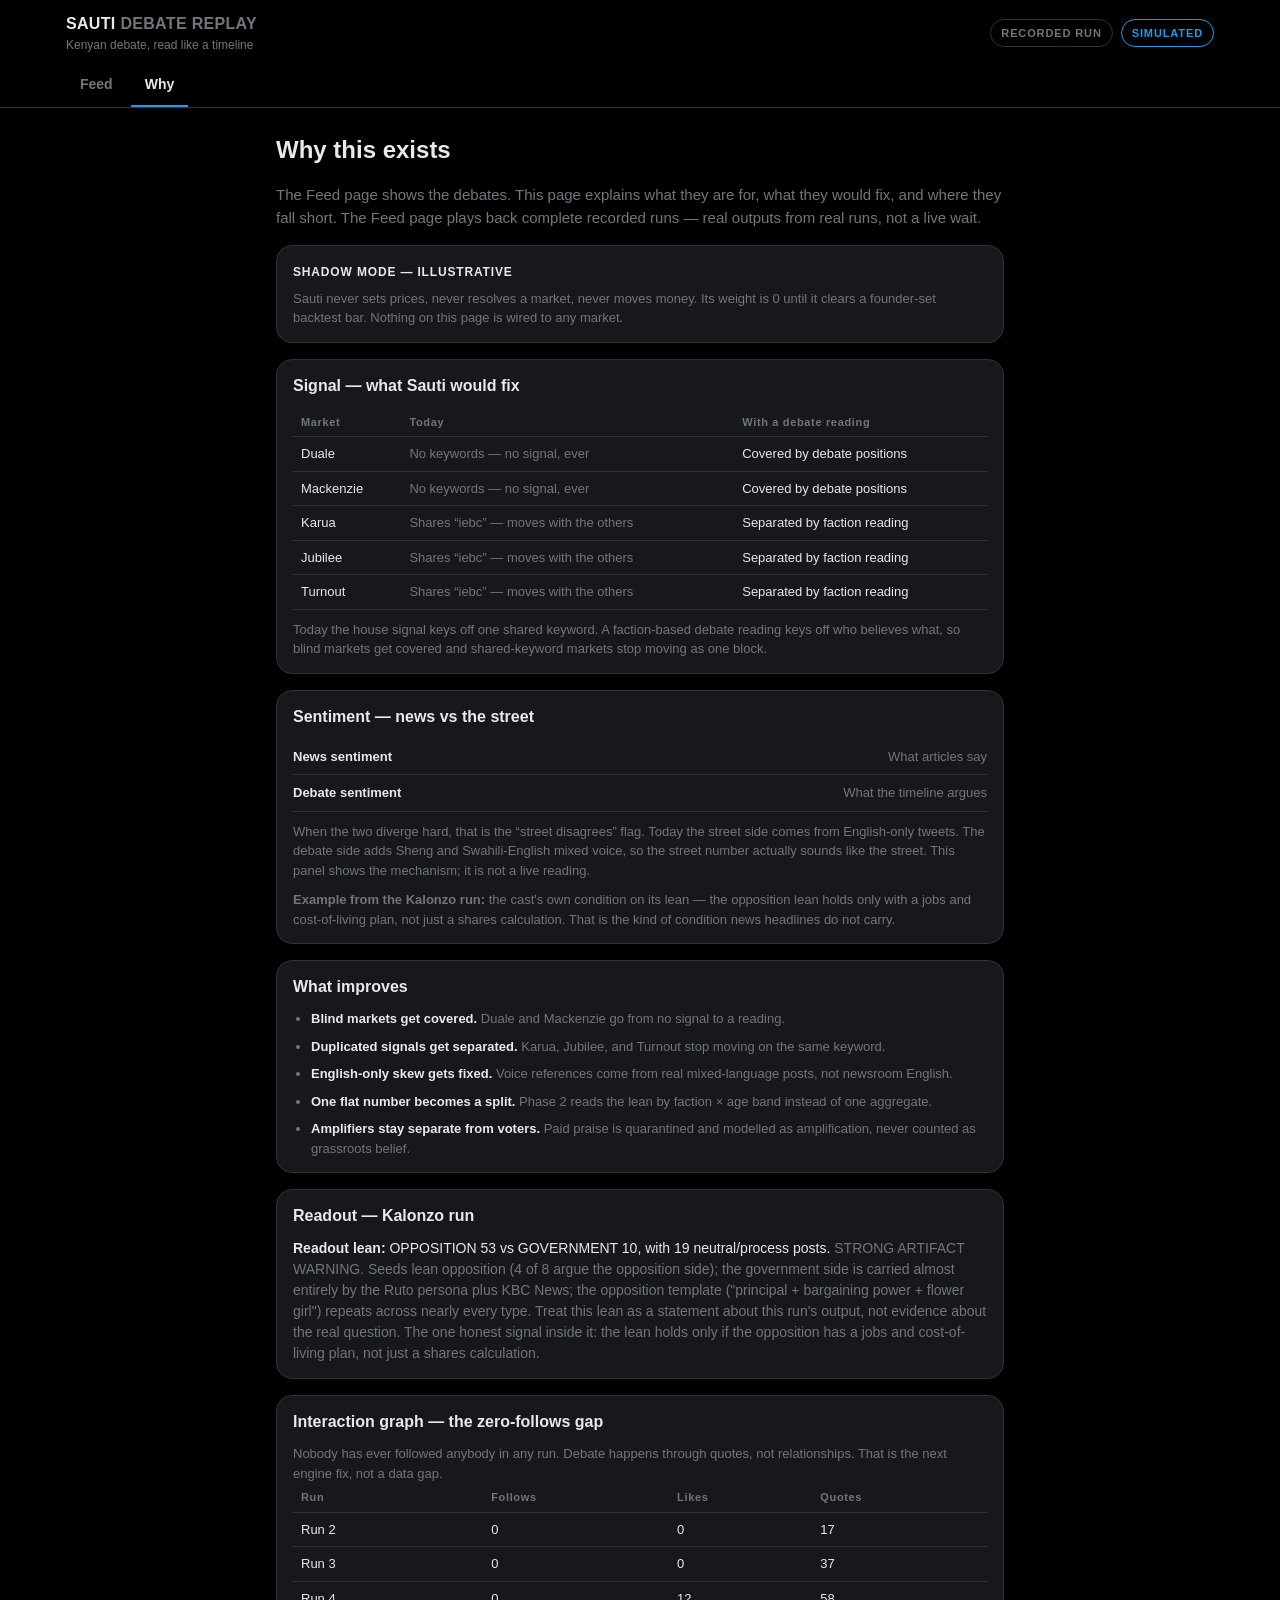
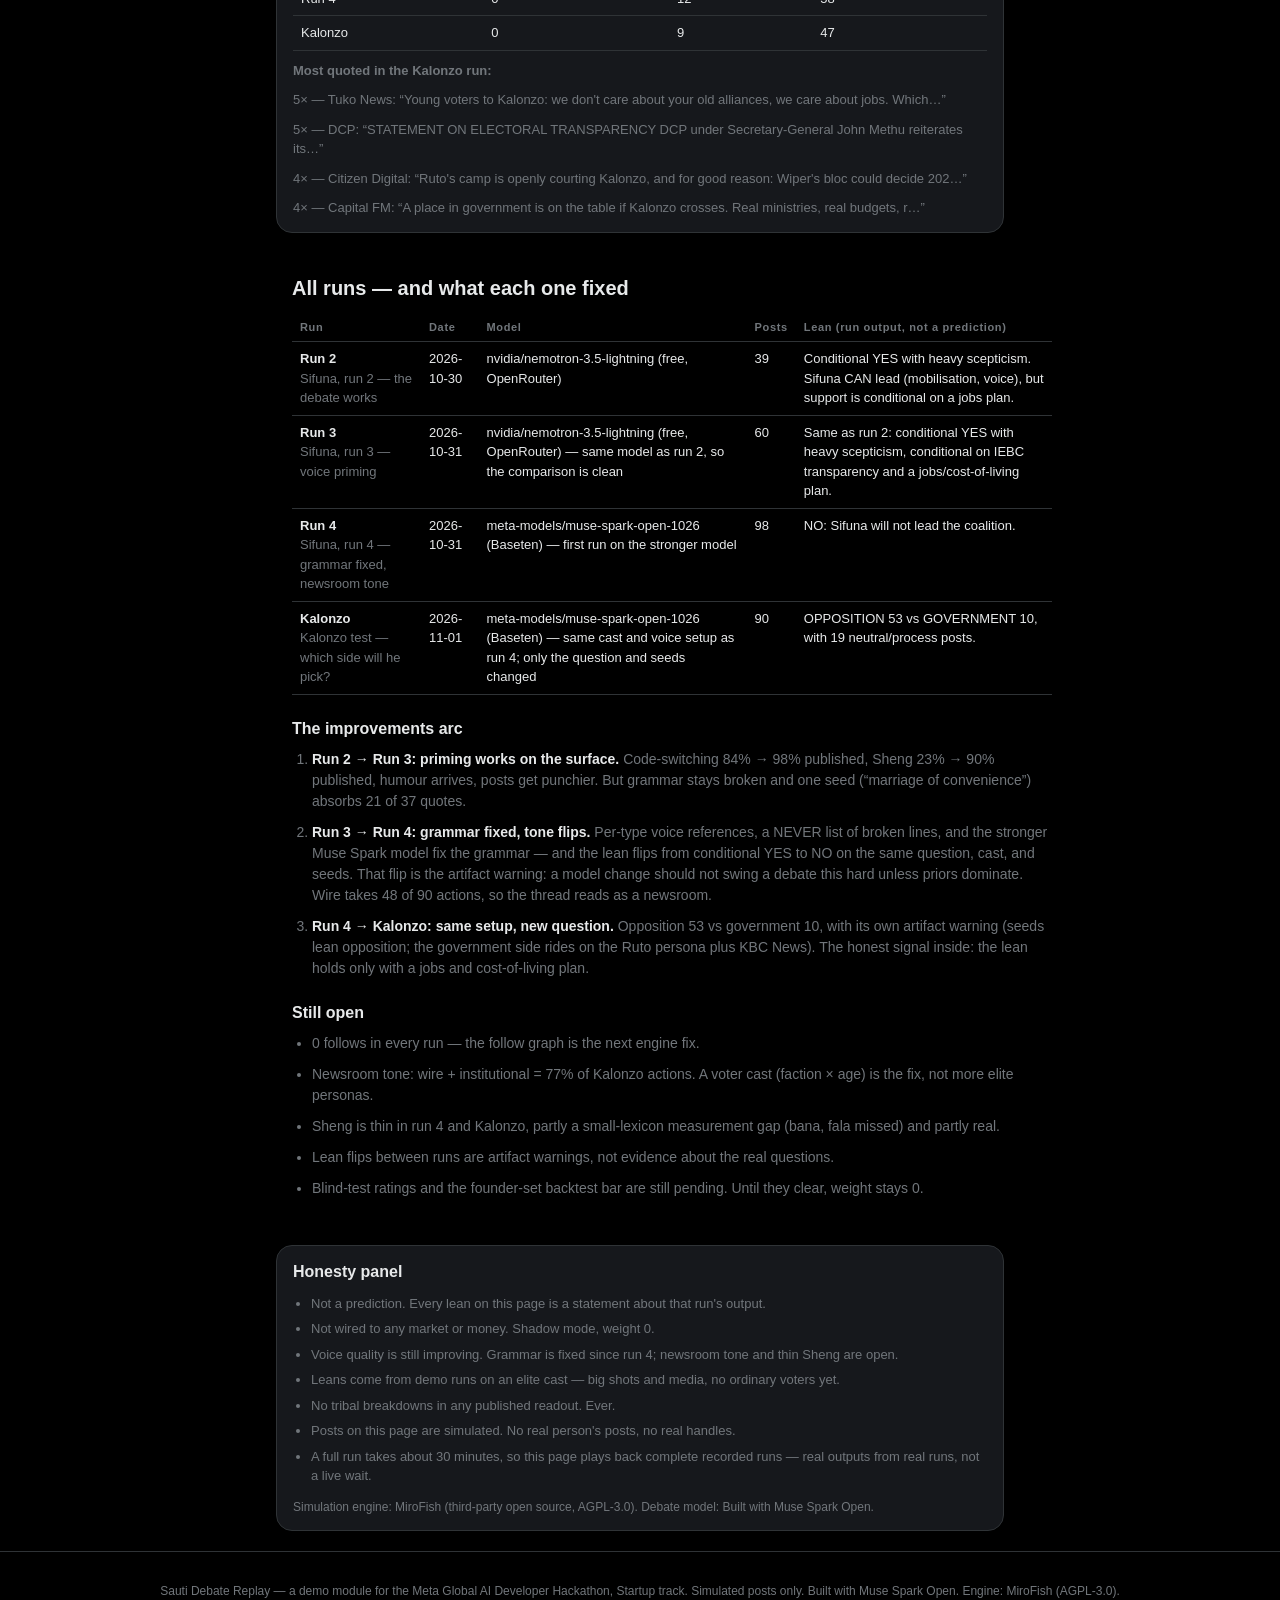
==== why.html @ ea646374 "Restructure: feed-only timeline page + Why explainer page; quote cards, real action counts, date-onl" ====
<!DOCTYPE html>
<html lang="en">
<head>
<meta charset="utf-8">
<meta name="viewport" content="width=device-width, initial-scale=1">
<title>Sauti Debate Replay — Why this exists</title>
<meta name="description" content="What Sauti is, what it would fix for SokoResult, and the honest limits of these demo runs.">
<link rel="stylesheet" href="styles.css">
<script src="config.js"></script>
</head>
<body>
<header class="topbar">
  <div class="topbar-inner">
    <div class="brand">
      <div>
        <div class="brand-name">SAUTI <span>DEBATE REPLAY</span></div>
        <div class="brand-sub">Kenyan debate, read like a timeline</div>
      </div>
    </div>
    <div class="badges">
      <span class="mode-badge">RECORDED RUN</span>
      <span class="mode-badge sim-badge">SIMULATED</span>
    </div>
  </div>
  <nav class="page-nav" aria-label="Pages">
    <a href="index.html" class="page-link">Feed</a>
    <a href="why.html" class="page-link active">Why</a>
  </nav>
</header>

<main class="why-layout">
  <h1>Why this exists</h1>
  <p class="why-intro">The Feed page shows the debates. This page explains what they are for, what they would fix, and where they fall short. The Feed page plays back complete recorded runs — real outputs from real runs, not a live wait.</p>

  <div class="shadow-banner">
    <strong>SHADOW MODE — ILLUSTRATIVE</strong>
    <p>Sauti never sets prices, never resolves a market, never moves money. Its weight is 0 until it clears a founder-set backtest bar. Nothing on this page is wired to any market.</p>
  </div>

  <section class="panel">
    <h2>Signal — what Sauti would fix</h2>
    <table class="dense">
      <thead><tr><th>Market</th><th>Today</th><th>With a debate reading</th></tr></thead>
      <tbody>
        <tr><td>Duale</td><td class="bad">No keywords — no signal, ever</td><td>Covered by debate positions</td></tr>
        <tr><td>Mackenzie</td><td class="bad">No keywords — no signal, ever</td><td>Covered by debate positions</td></tr>
        <tr><td>Karua</td><td class="bad">Shares “iebc” — moves with the others</td><td>Separated by faction reading</td></tr>
        <tr><td>Jubilee</td><td class="bad">Shares “iebc” — moves with the others</td><td>Separated by faction reading</td></tr>
        <tr><td>Turnout</td><td class="bad">Shares “iebc” — moves with the others</td><td>Separated by faction reading</td></tr>
      </tbody>
    </table>
    <p class="panel-note">Today the house signal keys off one shared keyword. A faction-based debate reading keys off who believes what, so blind markets get covered and shared-keyword markets stop moving as one block.</p>
  </section>

  <section class="panel">
    <h2>Sentiment — news vs the street</h2>
    <div class="sent-row"><span class="sent-k">News sentiment</span><span class="sent-v">What articles say</span></div>
    <div class="sent-row"><span class="sent-k">Debate sentiment</span><span class="sent-v">What the timeline argues</span></div>
    <p class="panel-note">When the two diverge hard, that is the “street disagrees” flag. Today the street side comes from English-only tweets. The debate side adds Sheng and Swahili-English mixed voice, so the street number actually sounds like the street. This panel shows the mechanism; it is not a live reading.</p>
    <p class="panel-note"><strong>Example from the Kalonzo run:</strong> the cast's own condition on its lean — the opposition lean holds only with a jobs and cost-of-living plan, not just a shares calculation. That is the kind of condition news headlines do not carry.</p>
  </section>

  <section class="panel">
    <h2>What improves</h2>
    <ul class="improve">
      <li><strong>Blind markets get covered.</strong> Duale and Mackenzie go from no signal to a reading.</li>
      <li><strong>Duplicated signals get separated.</strong> Karua, Jubilee, and Turnout stop moving on the same keyword.</li>
      <li><strong>English-only skew gets fixed.</strong> Voice references come from real mixed-language posts, not newsroom English.</li>
      <li><strong>One flat number becomes a split.</strong> Phase 2 reads the lean by faction × age band instead of one aggregate.</li>
      <li><strong>Amplifiers stay separate from voters.</strong> Paid praise is quarantined and modelled as amplification, never counted as grassroots belief.</li>
    </ul>
  </section>

  <section class="panel">
    <h2>Readout — Kalonzo run</h2>
    <p class="readout-lean" id="readoutLean"></p>
  </section>

  <section class="panel">
    <h2>Interaction graph — the zero-follows gap</h2>
    <p class="panel-note">Nobody has ever followed anybody in any run. Debate happens through quotes, not relationships. That is the next engine fix, not a data gap.</p>
    <table class="dense" id="followTable">
      <thead><tr><th>Run</th><th>Follows</th><th>Likes</th><th>Quotes</th></tr></thead>
      <tbody></tbody>
    </table>
    <div id="topQuoted"></div>
  </section>

  <section class="runs-section">
    <h2>All runs — and what each one fixed</h2>
    <div class="runs-table-wrap">
      <table class="dense runs-table" id="runsTable">
        <thead><tr><th>Run</th><th>Date</th><th>Model</th><th>Posts</th><th>Lean (run output, not a prediction)</th></tr></thead>
        <tbody></tbody>
      </table>
    </div>
    <div class="runs-cards" id="runsCards"></div>

    <h3>The improvements arc</h3>
    <ol class="arc">
      <li><strong>Run 2 → Run 3: priming works on the surface.</strong> Code-switching 84% → 98% published, Sheng 23% → 90% published, humour arrives, posts get punchier. But grammar stays broken and one seed (“marriage of convenience”) absorbs 21 of 37 quotes.</li>
      <li><strong>Run 3 → Run 4: grammar fixed, tone flips.</strong> Per-type voice references, a NEVER list of broken lines, and the stronger Muse Spark model fix the grammar — and the lean flips from conditional YES to NO on the same question, cast, and seeds. That flip is the artifact warning: a model change should not swing a debate this hard unless priors dominate. Wire takes 48 of 90 actions, so the thread reads as a newsroom.</li>
      <li><strong>Run 4 → Kalonzo: same setup, new question.</strong> Opposition 53 vs government 10, with its own artifact warning (seeds lean opposition; the government side rides on the Ruto persona plus KBC News). The honest signal inside: the lean holds only with a jobs and cost-of-living plan.</li>
    </ol>
    <h3>Still open</h3>
    <ul class="open-list">
      <li>0 follows in every run — the follow graph is the next engine fix.</li>
      <li>Newsroom tone: wire + institutional = 77% of Kalonzo actions. A voter cast (faction × age) is the fix, not more elite personas.</li>
      <li>Sheng is thin in run 4 and Kalonzo, partly a small-lexicon measurement gap (bana, fala missed) and partly real.</li>
      <li>Lean flips between runs are artifact warnings, not evidence about the real questions.</li>
      <li>Blind-test ratings and the founder-set backtest bar are still pending. Until they clear, weight stays 0.</li>
    </ul>
  </section>

  <section class="panel honesty">
    <h2>Honesty panel</h2>
    <ul>
      <li>Not a prediction. Every lean on this page is a statement about that run's output.</li>
      <li>Not wired to any market or money. Shadow mode, weight 0.</li>
      <li>Voice quality is still improving. Grammar is fixed since run 4; newsroom tone and thin Sheng are open.</li>
      <li>Leans come from demo runs on an elite cast — big shots and media, no ordinary voters yet.</li>
      <li>No tribal breakdowns in any published readout. Ever.</li>
      <li>Posts on this page are simulated. No real person's posts, no real handles.</li>
      <li>A full run takes about 30 minutes, so this page plays back complete recorded runs — real outputs from real runs, not a live wait.</li>
    </ul>
    <p class="credits">Simulation engine: MiroFish (third-party open source, AGPL-3.0). Debate model: Built with Muse Spark Open.</p>
  </section>
</main>

<footer>
  <p>Sauti Debate Replay — a demo module for the Meta Global AI Developer Hackathon, Startup track. Simulated posts only. Built with Muse Spark Open. Engine: MiroFish (AGPL-3.0).</p>
</footer>

<script src="app.js"></script>
</body>
</html>
---- styles.css ----
/* Sauti Debate Replay — X-style dark timeline.
   Pure black #000, #16181C surfaces, #2F3336 hairlines,
   #E7E9EA text, #71767B secondary, #1D9BF0 blue accent.
   No gradients, no glass, no blur. */
:root {
  --bg: #000000;
  --panel: #16181C;
  --panel2: #16181C;
  --border: #2F3336;
  --text: #E7E9EA;
  --muted: #71767B;
  --blue: #1D9BF0;
  --opp: #1D9BF0;
  --gov: #8B98A5;
  --neu: #536471;
  --radius: 16px;
}
* { box-sizing: border-box; }
body {
  margin: 0;
  background: var(--bg);
  color: var(--text);
  font-family: -apple-system, BlinkMacSystemFont, "Segoe UI", Roboto, Helvetica, Arial, sans-serif;
  font-size: 15px;
  line-height: 1.5;
}
a { color: var(--blue); }

/* ---------- Top bar ---------- */
.topbar { border-bottom: 1px solid var(--border); background: #000000; position: sticky; top: 0; z-index: 20; }
.topbar-inner { max-width: 1180px; margin: 0 auto; padding: 12px 16px; display: flex; align-items: center; justify-content: space-between; gap: 12px; }
.brand { display: flex; align-items: center; gap: 10px; }
.brand-name { font-weight: 800; letter-spacing: 0.02em; font-size: 16px; }
.brand-name span { color: var(--muted); font-weight: 600; }
.brand-sub { font-size: 12px; color: var(--muted); }
.mode-badge { font-size: 11px; font-weight: 800; letter-spacing: 0.08em; padding: 5px 10px; border: 1px solid var(--border); border-radius: 999px; color: var(--muted); white-space: nowrap; }
.mode-badge.live { color: var(--blue); border-color: var(--blue); }
.badges { display: flex; gap: 8px; align-items: center; }
.sim-badge { color: var(--blue); border-color: var(--blue); }
.page-nav { max-width: 1180px; margin: 0 auto; padding: 0 16px; display: flex; gap: 4px; }
.page-link { color: var(--muted); text-decoration: none; padding: 8px 14px 10px; font-size: 14px; font-weight: 700; border-bottom: 2px solid transparent; }
.page-link.active { color: var(--text); border-bottom-color: var(--blue); }
.run-tabs { max-width: 1180px; margin: 0 auto; padding: 0 16px; display: flex; gap: 6px; flex-wrap: wrap; }
.run-tab { background: transparent; border: none; border-bottom: 2px solid transparent; color: var(--muted); padding: 10px 14px; font-size: 14px; font-weight: 700; cursor: pointer; }
.run-tab.active { color: var(--text); border-bottom-color: var(--blue); }
.run-select { display: none; }

/* ---------- Sticky mini lean bar (phone only) ---------- */
.lean-sticky { display: none; }

/* ---------- Layout: FEED = one centered timeline column; WHY = one reading column ---------- */
.feed-layout { max-width: 640px; margin: 0 auto; padding: 20px 16px; }
.why-layout { max-width: 760px; margin: 0 auto; padding: 20px 16px; display: flex; flex-direction: column; gap: 16px; }
.why-layout h1 { margin: 4px 0 0; font-size: 24px; }
.why-intro { margin: 0; color: var(--muted); font-size: 15px; }

/* ---------- Run head + controls ---------- */
.run-head h1 { margin: 0 0 4px; font-size: 24px; line-height: 1.2; }
.run-question { margin: 0 0 8px; font-size: 17px; color: var(--text); }
.run-meta { font-size: 13px; color: var(--muted); display: flex; flex-wrap: wrap; gap: 6px 14px; }
.controls { display: flex; align-items: center; gap: 8px; margin: 16px 0 12px; flex-wrap: wrap; }
.btn { background: transparent; border: 1px solid var(--border); color: var(--text); border-radius: 999px; padding: 9px 16px; font-size: 14px; font-weight: 700; cursor: pointer; }
.btn-play { background: var(--blue); border-color: var(--blue); color: #fff; }
.speed { display: flex; border: 1px solid var(--border); border-radius: 999px; overflow: hidden; }
.speed-btn { background: transparent; border: none; color: var(--muted); padding: 9px 12px; font-size: 13px; font-weight: 700; cursor: pointer; }
.speed-btn.active { background: var(--blue); color: #fff; }
.progress { font-size: 13px; color: var(--muted); margin-left: auto; }
.filters { display: flex; gap: 6px; flex-wrap: wrap; margin-bottom: 12px; }
.chip { background: transparent; border: 1px solid var(--border); color: var(--muted); border-radius: 999px; padding: 5px 12px; font-size: 12px; font-weight: 700; cursor: pointer; }
.chip.active { border-color: var(--blue); color: var(--text); }

/* ---------- Lean bar ---------- */
.lean-panel { background: var(--panel); border: 1px solid var(--border); border-radius: var(--radius); padding: 12px 14px; margin-bottom: 16px; }
.lean-panel-head { display: flex; justify-content: space-between; gap: 10px; margin-bottom: 8px; }
.lean-label { font-size: 11px; font-weight: 800; letter-spacing: 0.07em; color: var(--muted); }
.lean-note { font-size: 12px; color: var(--muted); }
.lean-bar { display: flex; height: 22px; background: var(--panel); border: 1px solid var(--border); border-radius: 999px; overflow: hidden; }
.lean-seg { height: 100%; }
.lean-seg.yes, .lean-seg.pro, .lean-seg.opposition { background: var(--opp); }
.lean-seg.no, .lean-seg.sceptical, .lean-seg.government { background: var(--gov); }
.lean-seg.conditional, .lean-seg.neutral { background: var(--border); }
.lean-empty { font-size: 12px; color: var(--muted); padding: 2px 8px; }
.lean-legend { display: flex; gap: 14px; flex-wrap: wrap; margin-top: 8px; font-size: 12px; color: var(--muted); }
.lean-legend b { color: var(--text); }
.readout-lean { margin: 10px 0 0; font-size: 14px; }

/* ---------- Feed: one continuous timeline column ---------- */
.feed { display: flex; flex-direction: column; background: var(--bg); border: 1px solid var(--border); border-radius: var(--radius); overflow: hidden; }
.post { background: var(--bg); border: none; border-bottom: 1px solid var(--border); border-left: 2px solid transparent; border-radius: 0; padding: 12px 16px; }
.post:last-child { border-bottom: none; }
.post.seed { border-left-color: var(--blue); }
.post-head { display: flex; align-items: center; gap: 10px; margin-bottom: 4px; }
.avatar { width: 40px; height: 40px; border-radius: 50%; background: var(--panel); border: 1px solid var(--border); display: flex; align-items: center; justify-content: center; font-weight: 800; font-size: 14px; color: var(--text); flex-shrink: 0; position: relative; }
.post-name { font-weight: 700; font-size: 15px; }
.post-time { font-size: 14px; color: var(--muted); }
.post-kind { font-size: 14px; font-weight: 400; letter-spacing: 0; color: var(--muted); }
.post-text { margin: 0; white-space: pre-wrap; word-wrap: break-word; font-size: 15px; }
.post-foot { display: flex; gap: 12px; align-items: center; justify-content: space-between; max-width: 420px; margin-top: 12px; font-size: 13px; color: var(--muted); }
.action { display: inline-flex; align-items: center; gap: 4px; }
.stance { font-size: 11px; font-weight: 800; letter-spacing: 0.05em; padding: 2px 8px; border-radius: 999px; border: 1px solid var(--border); }
.stance.yes, .stance.pro, .stance.opposition { color: var(--opp); border-color: var(--opp); }
.stance.no, .stance.sceptical, .stance.government { color: var(--gov); border-color: var(--gov); }
.stance.conditional, .stance.neutral { color: var(--muted); }
.quote-card { margin-top: 10px; border: 1px solid var(--border); border-radius: 12px; padding: 10px 12px; background: var(--bg); }
.quote-head { display: flex; align-items: center; gap: 8px; margin-bottom: 4px; }
.avatar-sm { width: 28px; height: 28px; font-size: 11px; }
.quote-card .post-name { font-size: 14px; }
.quote-card .post-text { font-size: 14px; color: var(--text); }
.repost-by { font-size: 13px; color: var(--muted); margin: 0 0 8px; }
.feed-end { color: var(--muted); font-size: 13px; text-align: center; padding: 16px 0; }

/* ---------- Impact panels ---------- */
.panel { background: var(--panel); border: 1px solid var(--border); border-radius: var(--radius); padding: 14px 16px; }
.panel h2 { margin: 0 0 10px; font-size: 16px; }
.panel-note { font-size: 13px; color: var(--muted); margin: 10px 0 0; }
.shadow-banner { background: var(--panel); border: 1px solid var(--border); border-radius: var(--radius); padding: 14px 16px; }
.shadow-banner strong { font-size: 12px; letter-spacing: 0.07em; color: var(--text); }
.shadow-banner p { font-size: 13px; color: var(--muted); margin: 6px 0 0; }
table.dense { width: 100%; border-collapse: collapse; font-size: 13px; }
table.dense th { text-align: left; color: var(--muted); font-size: 11px; letter-spacing: 0.06em; padding: 6px 8px; border-bottom: 1px solid var(--border); }
table.dense td { padding: 7px 8px; border-bottom: 1px solid var(--border); vertical-align: top; }
table.dense td.bad { color: var(--muted); }
.sent-row { display: flex; justify-content: space-between; gap: 10px; padding: 8px 0; border-bottom: 1px solid var(--border); font-size: 13px; }
.sent-k { font-weight: 700; }
.sent-v { color: var(--muted); text-align: right; }
.improve { margin: 0; padding-left: 18px; font-size: 13px; display: flex; flex-direction: column; gap: 8px; }
.improve li { color: var(--muted); }
.improve li strong { color: var(--text); }
.honesty ul { margin: 0; padding-left: 18px; font-size: 13px; color: var(--muted); display: flex; flex-direction: column; gap: 6px; }
.credits { font-size: 12px; color: var(--muted); margin: 12px 0 0; }

/* ---------- Runs section ---------- */
.runs-section { max-width: 1180px; margin: 0 auto; padding: 8px 16px 30px; }
.runs-section h2 { font-size: 20px; margin: 16px 0 10px; }
.runs-section h3 { font-size: 16px; margin: 22px 0 8px; }
.runs-table-wrap { overflow-x: auto; }
.runs-table { min-width: 760px; }
.runs-cards { display: none; }
.arc, .open-list { margin: 0; padding-left: 20px; font-size: 14px; color: var(--muted); display: flex; flex-direction: column; gap: 10px; }
.arc strong, .open-list strong { color: var(--text); }
footer { border-top: 1px solid var(--border); padding: 18px 16px 40px; font-size: 12px; color: var(--muted); text-align: center; }

/* ================= PHONE: genuinely different layout ================= */
@media (max-width: 900px) {
  body { font-size: 16px; }
  .topbar { position: static; }
  .topbar-inner { padding: 10px 12px; }
  .brand-sub { display: none; }
  .run-tabs { display: none; }
  .run-select { display: block; width: calc(100% - 24px); margin: 0 12px 12px; background: var(--panel); color: var(--text); border: 1px solid var(--border); border-radius: 8px; padding: 10px; font-size: 15px; font-weight: 700; }
  /* Sticky mini lean bar replaces the in-feed panel header on phone */
  .lean-sticky { display: block; position: sticky; top: 0; z-index: 15; background: #000000; border-bottom: 1px solid var(--border); padding: 8px 12px; }
  .lean-sticky-inner { display: flex; align-items: center; gap: 8px; }
  .lean-sticky .lean-bar { flex: 1; height: 16px; }
  .lean-count { font-size: 12px; color: var(--muted); white-space: nowrap; }
  .layout { display: block; padding: 12px; }
  .feed-layout, .why-layout { padding: 12px; }
  .impact-col { position: static; margin-top: 24px; }
  .run-head h1 { font-size: 21px; }
  .run-question { font-size: 16px; }
  /* Bottom control bar on phone, not an inline row */
  .controls { position: fixed; left: 0; right: 0; bottom: 0; z-index: 20; background: #000000; border-top: 1px solid var(--border); padding: 10px 12px; margin: 0; justify-content: space-between; }
  .progress { display: none; }
  .feed { padding-bottom: 0; margin-bottom: 76px; }
  .lean-panel { display: none; }
  .post { padding: 12px; }
  .post-text { font-size: 16px; }
  .runs-table-wrap { display: none; }
  .runs-cards { display: flex; flex-direction: column; gap: 10px; }
  .run-card { background: var(--panel); border: 1px solid var(--border); border-radius: var(--radius); padding: 14px; }
  .run-card h4 { margin: 0 0 4px; font-size: 16px; }
  .run-card p { margin: 4px 0; font-size: 13px; color: var(--muted); }
  .run-card p b { color: var(--text); }
  footer { padding-bottom: 90px; }
}

/* ---------- Animated agent avatars: abstract initials only, no faces ----------
   The most recently shown post's avatar pops, carries a blue pulse ring
   (the "speaking now" state), and keeps a small blue LIVE dot until the
   next post lands. Idle avatars stay still. Blue #1D9BF0 and greys only. */
@keyframes avatar-pop {
  0% { transform: scale(0.6); }
  60% { transform: scale(1.15); }
  100% { transform: scale(1); }
}
@keyframes avatar-ring {
  0% { transform: scale(1); opacity: 0.9; }
  100% { transform: scale(1.9); opacity: 0; }
}
.avatar-speaking { animation: avatar-pop 0.45s ease-out; }
.avatar-speaking::before {
  content: ""; position: absolute; inset: -3px; border-radius: 50%;
  border: 2px solid var(--blue); animation: avatar-ring 2s ease-out infinite;
  pointer-events: none;
}
.avatar-live::after {
  content: ""; position: absolute; right: 0; bottom: 0; width: 11px; height: 11px;
  border-radius: 50%; background: var(--blue); border: 2px solid #000000;
}
@media (prefers-reduced-motion: reduce) {
  .avatar-speaking { animation: none; }
  .avatar-speaking::before { animation: none; opacity: 1; transform: scale(1); }
}
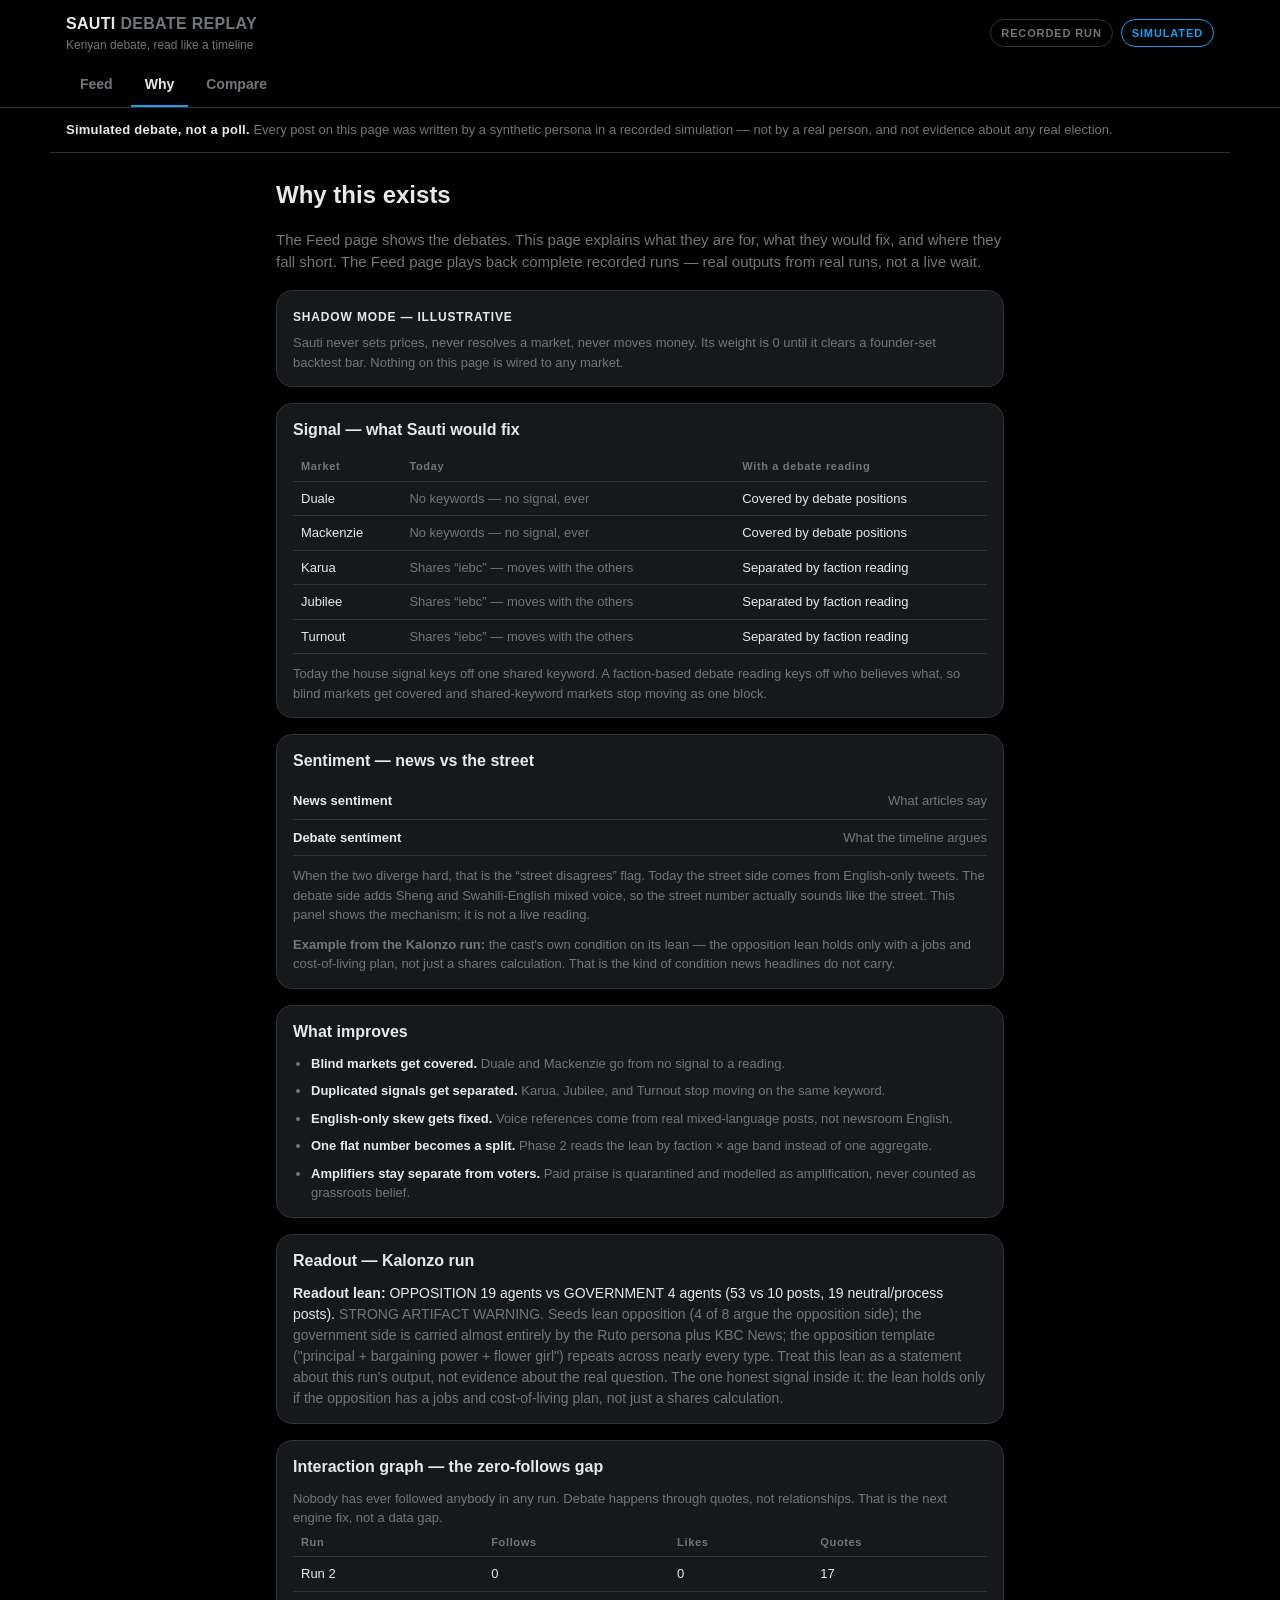
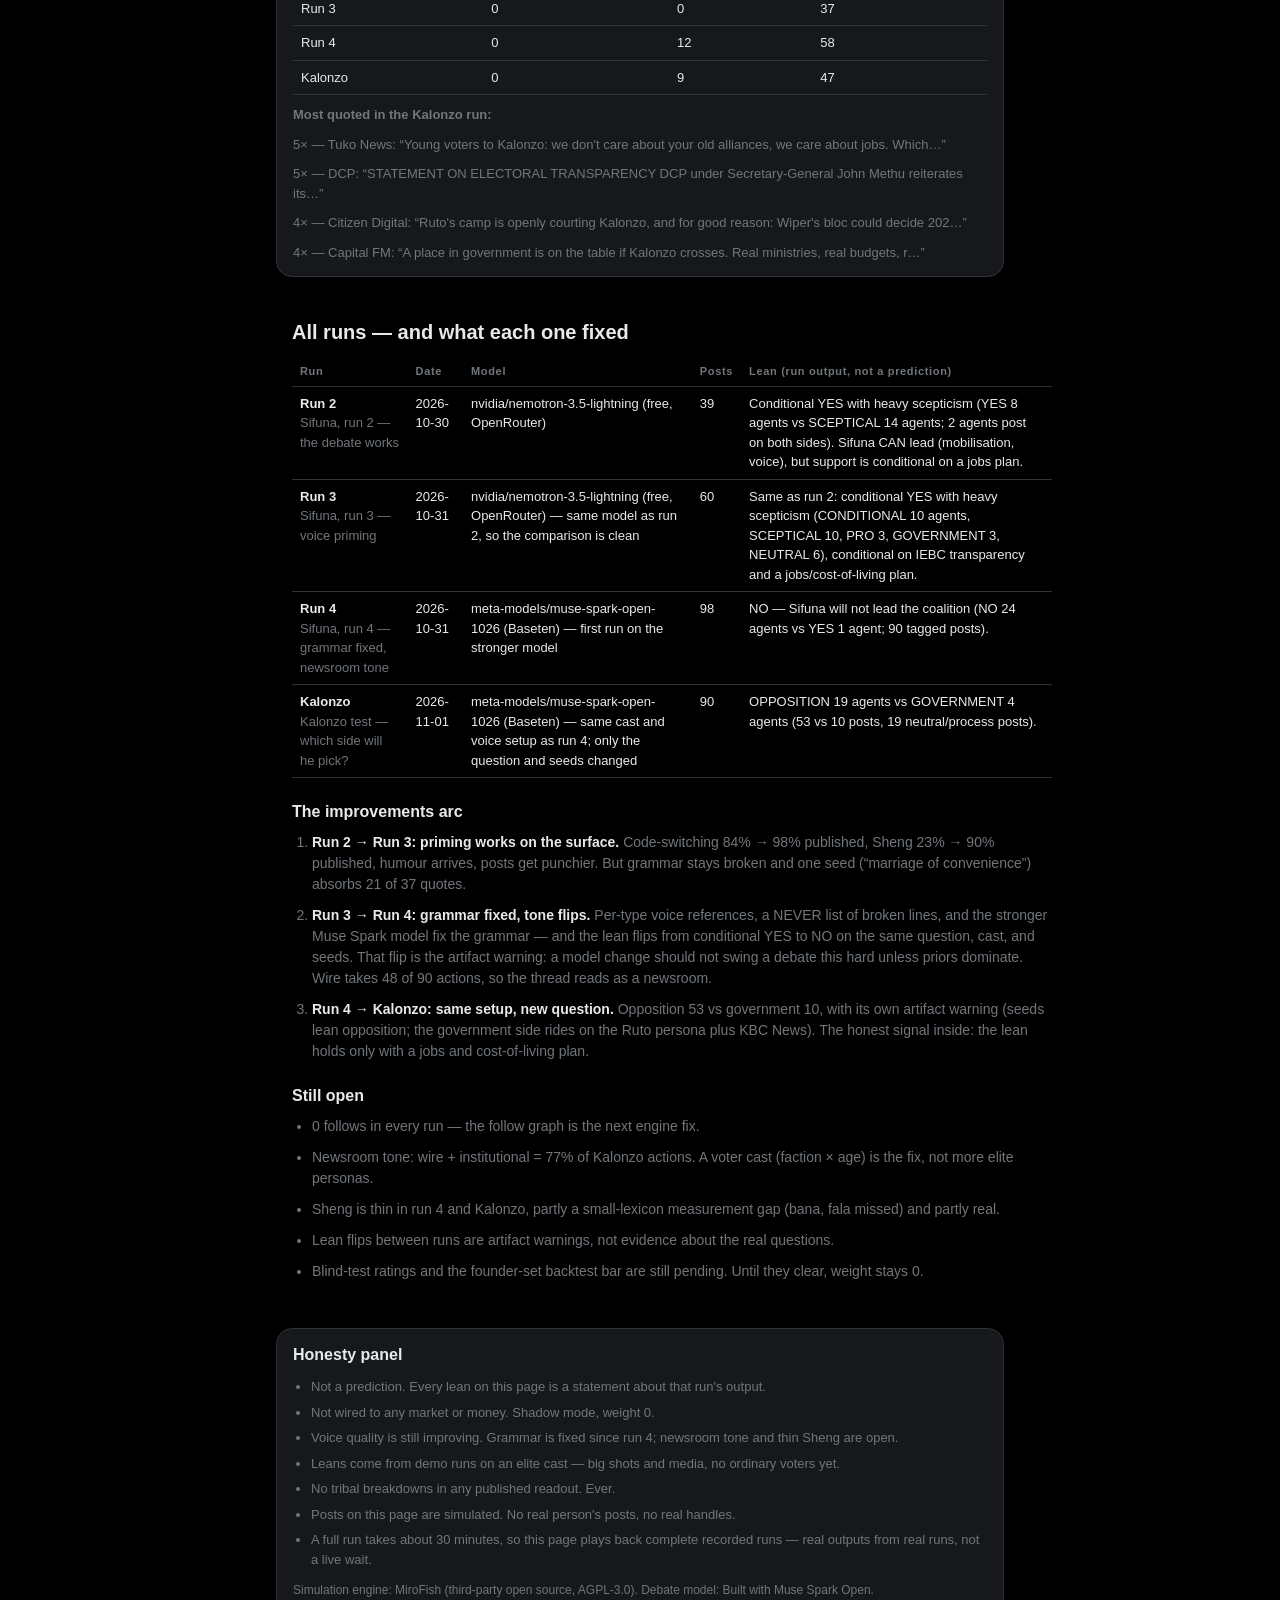
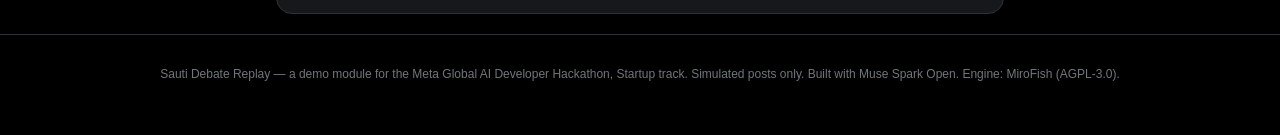
==== commit 8c97b619: "Sauti viewer: honesty banners, SYNTHETIC labels, distinct-agent lean, compare view on real fixed-run" ====
--- a/why.html
+++ b/why.html
@@ -25,8 +25,11 @@
   <nav class="page-nav" aria-label="Pages">
     <a href="index.html" class="page-link">Feed</a>
     <a href="why.html" class="page-link active">Why</a>
+    <a href="compare.html" class="page-link">Compare</a>
   </nav>
 </header>
+
+<div class="sim-banner" role="note"><strong>Simulated debate, not a poll.</strong> Every post on this page was written by a synthetic persona in a recorded simulation — not by a real person, and not evidence about any real election.</div>
 
 <main class="why-layout">
   <h1>Why this exists</h1>
--- a/styles.css
+++ b/styles.css
@@ -44,6 +44,12 @@
 .run-tab { background: transparent; border: none; border-bottom: 2px solid transparent; color: var(--muted); padding: 10px 14px; font-size: 14px; font-weight: 700; cursor: pointer; }
 .run-tab.active { color: var(--text); border-bottom-color: var(--blue); }
 .run-select { display: none; }
+
+/* ---------- Simulation banner + synthetic labels ---------- */
+.sim-banner { max-width: 1180px; margin: 0 auto; padding: 12px 16px; font-size: 13px; color: var(--muted); border-bottom: 1px solid var(--border); }
+.sim-banner strong { color: var(--text); letter-spacing: 0.02em; }
+.synthetic-label { font-size: 10px; font-weight: 800; letter-spacing: 0.08em; color: var(--blue); border: 1px solid var(--blue); border-radius: 999px; padding: 2px 7px; white-space: nowrap; }
+.run-meta b { color: var(--text); }
 
 /* ---------- Sticky mini lean bar (phone only) ---------- */
 .lean-sticky { display: none; }
